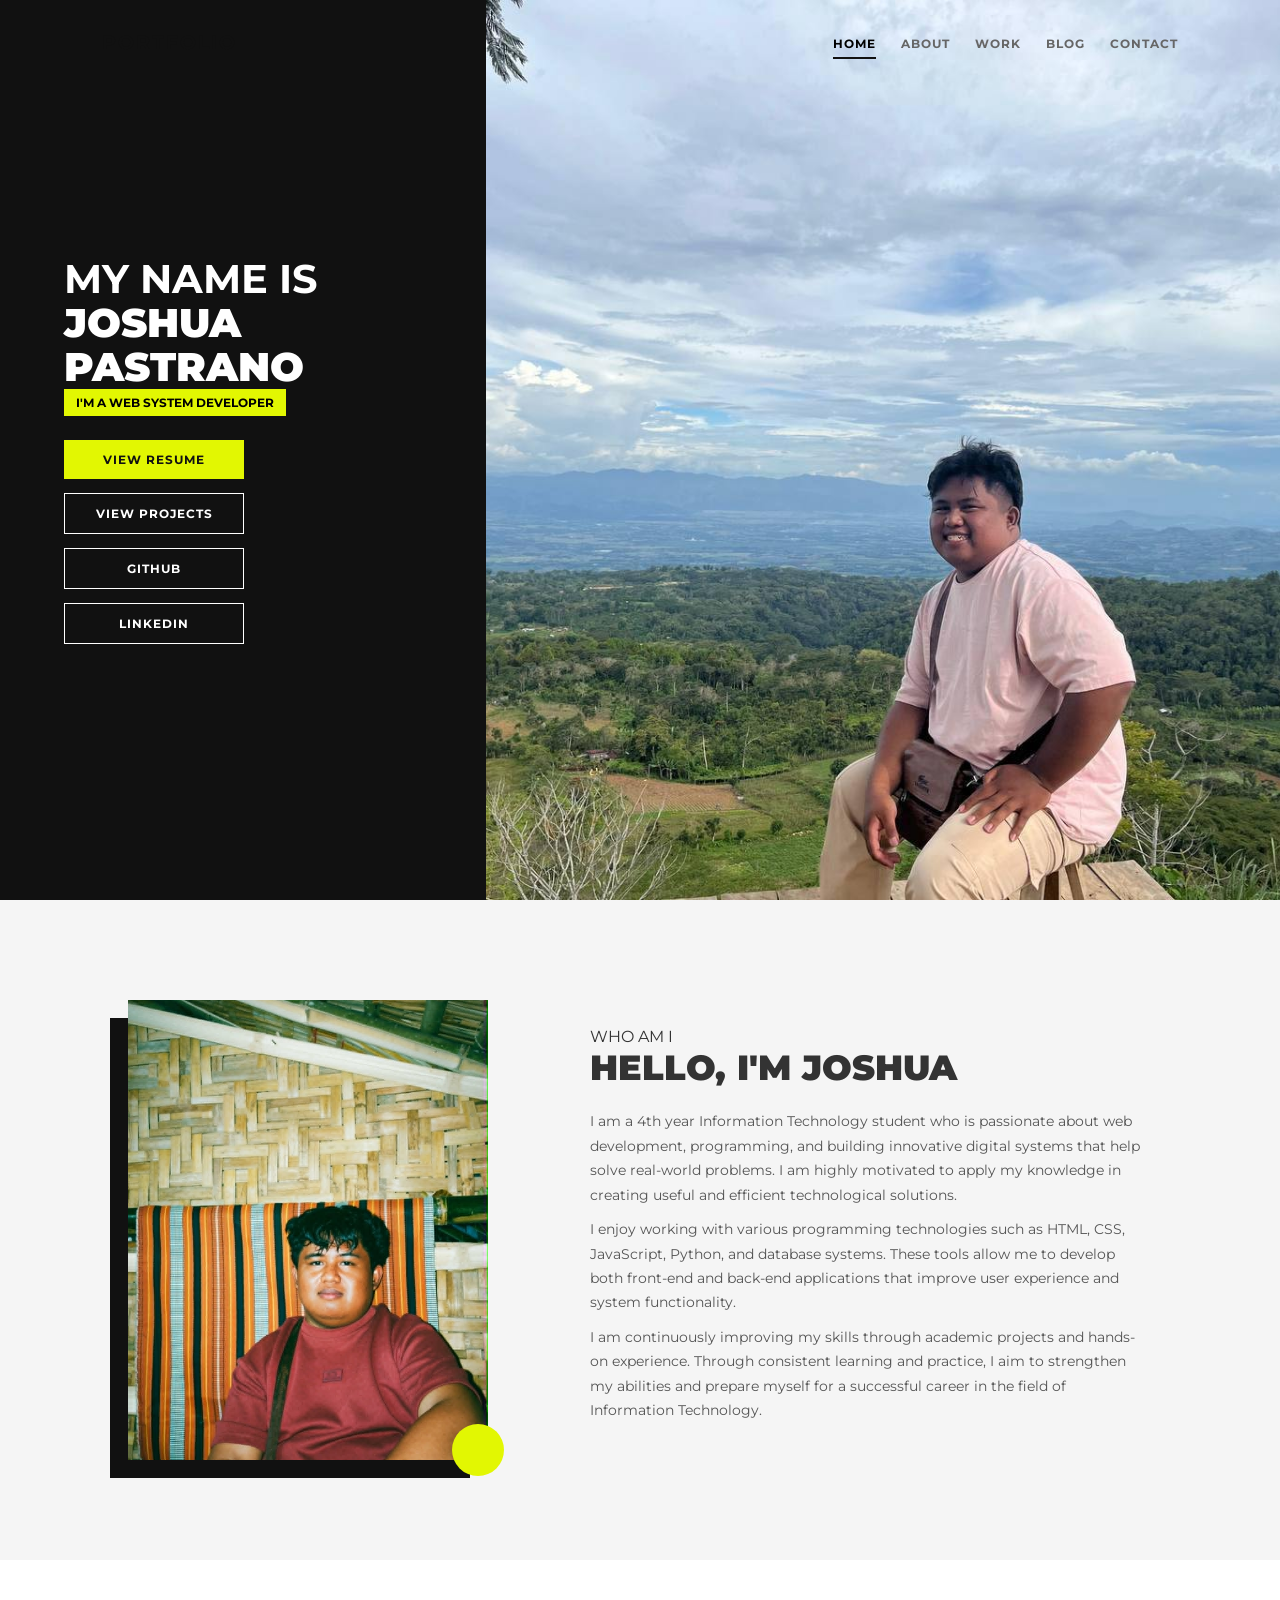
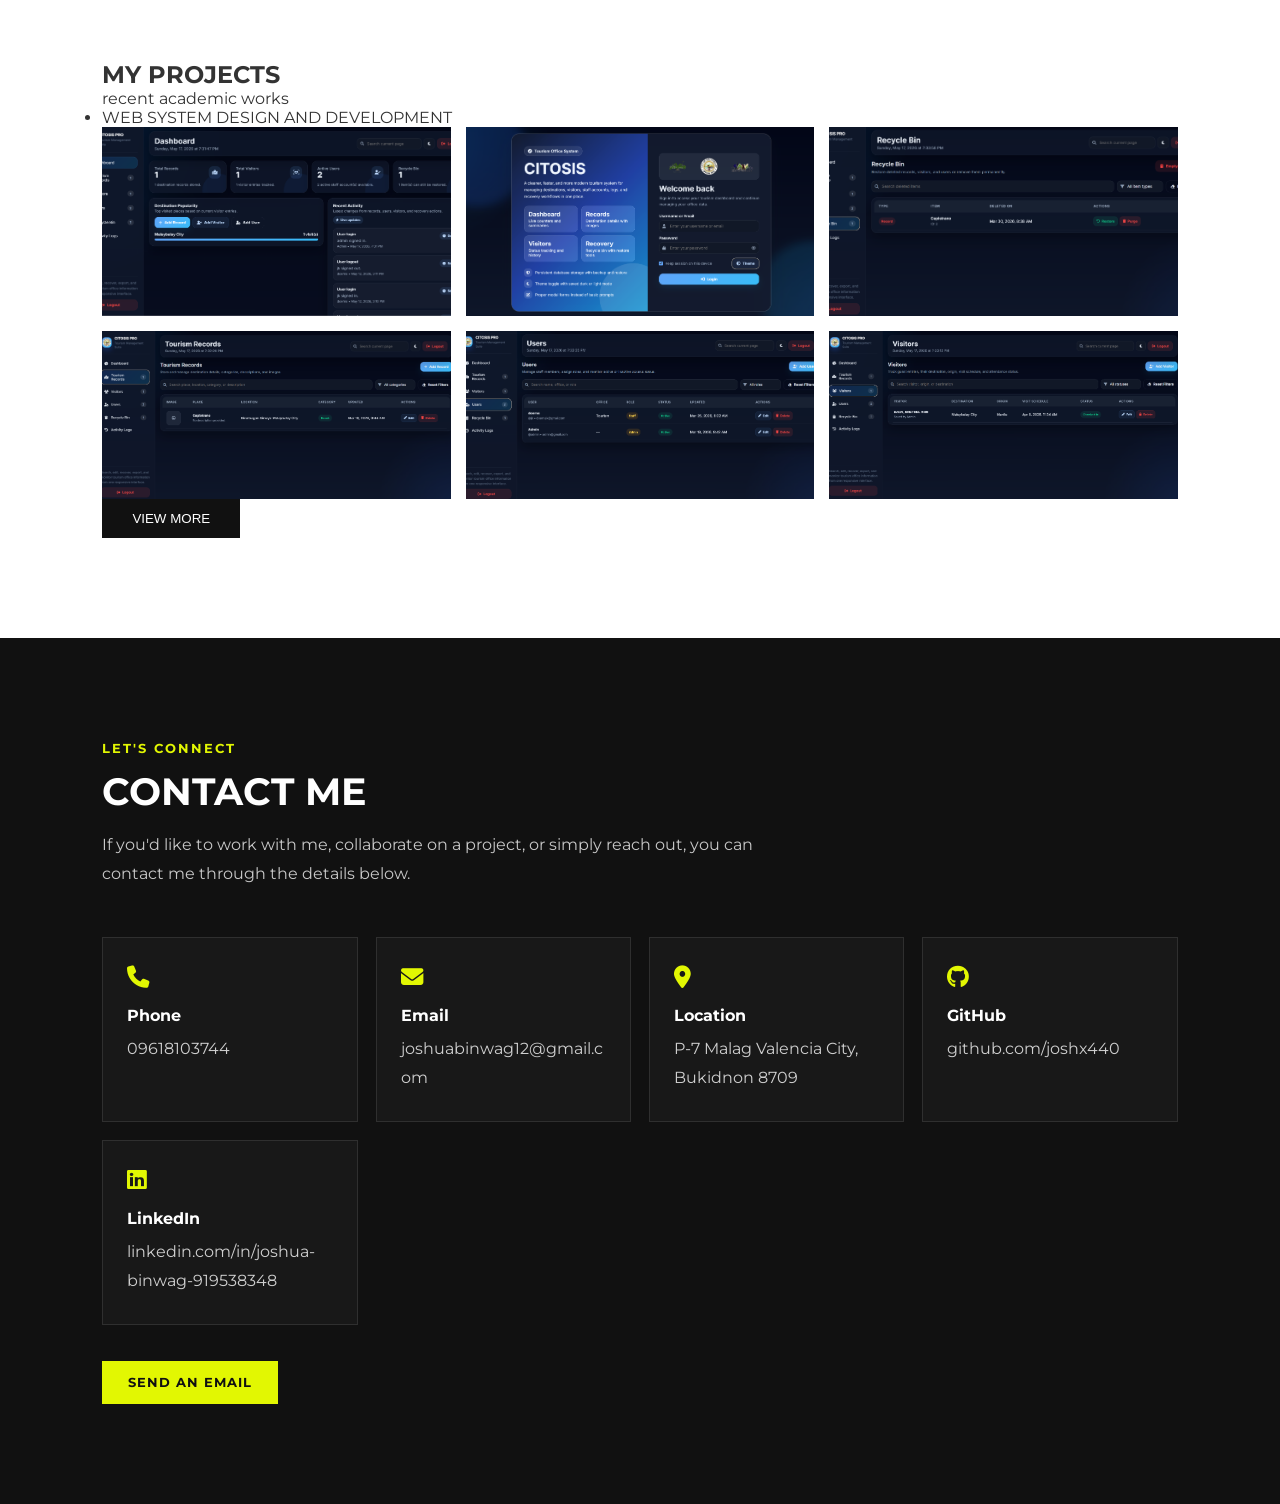
==== index.html @ a08370de "Initial commit" ====
<!DOCTYPE html>
<html lang="en">
<head>
    <meta charset="UTF-8">
    <meta name="viewport" content="width=device-width, initial-scale=1.0">
    <title>Joshua Pastrano | Portfolio</title>
    <link rel="preconnect" href="https://fonts.googleapis.com">
    <link rel="preconnect" href="https://fonts.gstatic.com" crossorigin>
    <link href="https://fonts.googleapis.com/css2?family=Montserrat:wght@400;700;900&display=swap" rel="stylesheet">
    <link rel="stylesheet" href="style.css">
    <link rel="stylesheet" href="https://cdnjs.cloudflare.com/ajax/libs/font-awesome/6.4.0/css/all.min.css">
</head>
<body>

    <header class="hero" id="home">
        <nav class="navbar">
            <div class="logo">PORTFOLIO</div>
            <ul class="nav-links">
                <li><a href="#home" class="active">HOME</a></li>
                <li><a href="#about">ABOUT</a></li>
                <li><a href="#work">WORK</a></li>
                <li><a href="#blog">BLOG</a></li>
                <li><a href="#contact">CONTACT</a></li>
            </ul>
        </nav>

        <div class="hero-container">
            <div class="hero-left">
                <div class="hero-text">
                    <h1>MY NAME IS <br><span class="name">JOSHUA PASTRANO</span></h1>
                    <span class="badge">I'M A WEB SYSTEM DEVELOPER</span>
                    <div class="hero-actions">
                        <a href="resume.html" class="hero-btn primary-btn">VIEW RESUME</a>
                        <a href="#work" class="hero-btn secondary-btn">VIEW PROJECTS</a>
                        <a href="https://github.com/joshx440" target="_blank" rel="noopener noreferrer" class="hero-btn secondary-btn">GITHUB</a>
                        <a href="https://www.linkedin.com/in/joshua-binwag-919538348/" target="_blank" rel="noopener noreferrer" class="hero-btn secondary-btn">LINKEDIN</a>
                    </div>
                </div>
            </div>
            <div class="hero-right">
                <img src="images/joshua-portrait.jpg" alt="Joshua Portrait">
            </div>
        </div>
    </header>

    <section id="about" class="about">
        <div class="about-container">
            <div class="about-image-wrapper">
                <div class="image-back-card"></div>
                <img src="images/joshua1.jpg" alt="About Joshua" class="about-img">
                <div class="yellow-dot"></div>
            </div>
            
            <div class="about-content">
                <span class="sub-title">WHO AM I</span>
                <h2>HELLO, I'M JOSHUA</h2>
                <p>I am a 4th year Information Technology student who is passionate about web development, programming, and building innovative digital systems that help solve real-world problems. I am highly motivated to apply my knowledge in creating useful and efficient technological solutions.</p>
                <p>I enjoy working with various programming technologies such as HTML, CSS, JavaScript, Python, and database systems. These tools allow me to develop both front-end and back-end applications that improve user experience and system functionality.</p>
                <p>I am continuously improving my skills through academic projects and hands-on experience. Through consistent learning and practice, I aim to strengthen my abilities and prepare myself for a successful career in the field of Information Technology.</p>
            </div>
        </div>
    </section>

    <section id="work" class="work">
        <div class="work-header">
            <h2>MY PROJECTS</h2>
            <span class="work-subtext">recent academic works</span>
        </div>

        <ul class="portfolio-filter">
            <li class="active">WEB SYSTEM DESIGN AND DEVELOPMENT</li>
        </ul>

        <div class="portfolio-grid">
            <div class="portfolio-item">
                <img src="images/dashboard.png" alt="Dashboard Project Screenshot">
            </div>
            <div class="portfolio-item">
                <img src="images/login.png" alt="Login System Screenshot">
            </div>
            <div class="portfolio-item">
                <img src="images/recycle_bin.png" alt="Recycle Bin Module Screenshot">
            </div>
            <div class="portfolio-item">
                <img src="images/tourism_record.png" alt="Tourism Record System Screenshot">
            </div>
            <div class="portfolio-item">
                <img src="images/users.png" alt="Users Management Screenshot">
            </div>
            <div class="portfolio-item active-state">
                <img src="images/visitors.png" alt="Visitors Management Screenshot">
            </div>
        </div>

        <div class="btn-container">
            <button class="load-more-btn">VIEW MORE</button>
        </div>
    </section>

    <section id="contact" class="contact">
        <div class="contact-header">
            <span class="contact-subtitle">LET'S CONNECT</span>
            <h2>CONTACT ME</h2>
            <p>If you'd like to work with me, collaborate on a project, or simply reach out, you can contact me through the details below.</p>
        </div>

        <div class="contact-grid">
            <div class="contact-card">
                <i class="fa-solid fa-phone"></i>
                <h3>Phone</h3>
                <p>09618103744</p>
            </div>

            <div class="contact-card">
                <i class="fa-solid fa-envelope"></i>
                <h3>Email</h3>
                <a href="mailto:joshuabinwag12@gmail.com">joshuabinwag12@gmail.com</a>
            </div>

            <div class="contact-card">
                <i class="fa-solid fa-location-dot"></i>
                <h3>Location</h3>
                <p>P-7 Malag Valencia City, Bukidnon 8709</p>
            </div>

            <div class="contact-card">
                <i class="fa-brands fa-github"></i>
                <h3>GitHub</h3>
                <a href="https://github.com/joshx440" target="_blank" rel="noopener noreferrer">github.com/joshx440</a>
            </div>

            <div class="contact-card">
                <i class="fa-brands fa-linkedin"></i>
                <h3>LinkedIn</h3>
                <a href="https://www.linkedin.com/in/joshua-binwag-919538348/" target="_blank" rel="noopener noreferrer">linkedin.com/in/joshua-binwag-919538348</a>
            </div>
        </div>

        <div class="contact-action">
            <a href="mailto:joshuabinwag12@gmail.com" class="contact-btn">SEND AN EMAIL</a>
        </div>
    </section>

    <script src="script.js"></script>
</body>
</html>
---- style.css ----
/* --- GLOBAL STYLES --- */
* {
    margin: 0;
    padding: 0;
    box-sizing: border-box;
}

body {
    font-family: 'Montserrat', sans-serif;
    background-color: #ffffff;
    color: #333333;
    overflow-x: hidden;
}

html {
    scroll-behavior: smooth;
}

.hero {
    position: relative;
    height: 100vh;
    width: 100%;
    background-color: #efefef;
}

.navbar {
    position: absolute;
    top: 0;
    left: 0;
    width: 100%;
    display: flex;
    justify-content: space-between;
    align-items: center;
    padding: 30px 8%;
    z-index: 10;
}

.logo {
    font-weight: 700;
    font-size: 1.2rem;
    letter-spacing: 2px;
    color: #111;
}

.nav-links {
    display: flex;
    list-style: none;
}

.nav-links li {
    margin-left: 25px;
}

.nav-links a {
    text-decoration: none;
    color: #666;
    font-size: 0.75rem;
    font-weight: 700;
    letter-spacing: 1px;
    transition: 0.3s;
}

.nav-links a:hover,
.nav-links a.active {
    color: #000;
}

.nav-links a.active {
    position: relative;
}

.nav-links a.active::after {
    content: "";
    position: absolute;
    left: 0;
    bottom: -8px;
    width: 100%;
    height: 2px;
    background: #111;
}

.hero-container {
    display: flex;
    height: 100%;
    width: 100%;
}

.hero-left {
    width: 38%;
    background-color: #111;
    display: flex;
    align-items: center;
    justify-content: center;
    padding: 0 5%;
    position: relative;
}

.hero-right {
    width: 62%;
}

.hero-right img {
    width: 100%;
    height: 100%;
    object-fit: cover;
}

.hero-text {
    width: 100%;
    max-width: 500px;
}

.hero-text h1 {
    font-size: 2.5rem;
    font-weight: 700;
    color: #fff;
    line-height: 1.1;
}

.name {
    font-weight: 900;
}

.badge {
    display: inline-block;
    background: #e2f702;
    padding: 6px 12px;
    font-weight: 700;
    font-size: 0.75rem;
    color: #000;
}

.hero-actions {
    display: flex;
    flex-wrap: wrap;
    gap: 14px;
    margin-top: 24px;
}

.hero-btn {
    display: inline-flex;
    align-items: center;
    justify-content: center;
    min-width: 180px;
    padding: 12px 22px;
    text-decoration: none;
    font-size: 0.75rem;
    font-weight: 700;
    letter-spacing: 1px;
    transition: 0.3s;
}

.primary-btn {
    background: #e2f702;
    color: #111;
}

.secondary-btn {
    border: 1px solid #ffffff;
    color: #ffffff;
}

.hero-btn:hover {
    transform: translateY(-2px);
}

.about {
    padding: 100px 0;
    background: #f5f5f5;
}

.about-container {
    width: 80%;
    margin: auto;
    display: flex;
    gap: 10%;
    align-items: center;
}

.about-image-wrapper {
    position: relative;
    flex: 0 0 360px;
    max-width: 360px;
}

.about-img {
    display: block;
    width: 100%;
    height: 460px;
    object-fit: cover;
    position: relative;
    z-index: 2;
}

.image-back-card {
    position: absolute;
    top: 18px;
    left: -18px;
    width: 100%;
    height: 100%;
    background: #111111;
    z-index: 1;
}

.yellow-dot {
    position: absolute;
    right: -16px;
    bottom: -16px;
    width: 52px;
    height: 52px;
    border-radius: 50%;
    background: #e2f702;
    z-index: 3;
}

.about-content {
    flex: 1;
}

.about-content h2 {
    font-size: 2.2rem;
    font-weight: 900;
    margin-bottom: 20px;
}

.about-content p {
    font-size: 0.9rem;
    color: #555;
    line-height: 1.7;
    margin-bottom: 10px;
}

.work {
    padding: 100px 8%;
}

.portfolio-grid {
    display: grid;
    grid-template-columns: repeat(3, 1fr);
    gap: 15px;
}

.portfolio-item img {
    width: 100%;
    height: 100%;
    object-fit: cover;
}

.portfolio-item {
    cursor: pointer;
}

.load-more-btn {
    background: #111;
    color: #fff;
    padding: 12px 30px;
    border: none;
    cursor: pointer;
}

.reveal {
    opacity: 0;
    transform: translateY(40px);
    transition: opacity 0.7s ease, transform 0.7s ease;
}

.reveal.is-visible {
    opacity: 1;
    transform: translateY(0);
}

.lightbox {
    position: fixed;
    inset: 0;
    display: flex;
    align-items: center;
    justify-content: center;
    padding: 24px;
    background: rgba(0, 0, 0, 0.88);
    opacity: 0;
    visibility: hidden;
    pointer-events: none;
    transition: opacity 0.25s ease, visibility 0.25s ease;
    z-index: 9999;
}

.lightbox.is-open {
    opacity: 1;
    visibility: visible;
    pointer-events: auto;
}

.lightbox-content {
    position: relative;
    width: min(960px, 100%);
}

.lightbox-image {
    display: block;
    width: 100%;
    max-height: 78vh;
    object-fit: contain;
    background: #111;
}

.lightbox-caption {
    margin-top: 14px;
    color: #ffffff;
    text-align: center;
    font-size: 0.95rem;
    letter-spacing: 0.4px;
}

.lightbox-close {
    position: absolute;
    top: -16px;
    right: -16px;
    width: 42px;
    height: 42px;
    border: none;
    border-radius: 50%;
    background: #e2f702;
    color: #111;
    font-size: 1.3rem;
    font-weight: 700;
    cursor: pointer;
}

.contact {
    padding: 100px 8%;
    background: #111111;
    color: #ffffff;
}

.contact-header {
    max-width: 700px;
    margin-bottom: 48px;
}

.contact-subtitle {
    display: inline-block;
    margin-bottom: 12px;
    color: #e2f702;
    font-size: 0.8rem;
    font-weight: 700;
    letter-spacing: 2px;
}

.contact-header h2 {
    font-size: 2.4rem;
    margin-bottom: 16px;
}

.contact-header p {
    color: #c8c8c8;
    line-height: 1.8;
}

.contact-grid {
    display: grid;
    grid-template-columns: repeat(auto-fit, minmax(220px, 1fr));
    gap: 18px;
}

.contact-card {
    padding: 28px 24px;
    border: 1px solid #2f2f2f;
    background: #181818;
}

.contact-card i {
    font-size: 1.4rem;
    color: #e2f702;
    margin-bottom: 18px;
}

.contact-card h3 {
    margin-bottom: 10px;
    font-size: 1rem;
    color: #ffffff;
}

.contact-card p,
.contact-card a {
    color: #cfcfcf;
    text-decoration: none;
    line-height: 1.8;
    word-break: break-word;
}

.contact-card a:hover {
    color: #e2f702;
}

.contact-action {
    margin-top: 36px;
}

.contact-btn {
    display: inline-flex;
    align-items: center;
    justify-content: center;
    padding: 14px 26px;
    background: #e2f702;
    color: #111111;
    text-decoration: none;
    font-size: 0.8rem;
    font-weight: 700;
    letter-spacing: 1px;
}

.resume-page {
    min-height: 100vh;
    background: #f5f5f3;
    color: #44484f;
}

.resume-layout {
    width: 100%;
}

.resume-topbar {
    display: grid;
    grid-template-columns: 420px 1fr;
    align-items: center;
    gap: 44px;
    padding: 28px 68px 40px;
    background: #4d5156;
}

.resume-photo-wrap {
    width: 100%;
    max-width: 300px;
}

.resume-photo {
    display: block;
    width: 100%;
    aspect-ratio: 1 / 1;
    object-fit: cover;
    background: #ebe8e1;
}

.resume-name-block {
    display: flex;
    flex-direction: column;
    align-items: flex-start;
    gap: 22px;
}

.resume-name-block h1 {
    font-family: 'Cormorant Garamond', serif;
    font-size: 5rem;
    font-weight: 500;
    letter-spacing: 2px;
    color: #f7f7f7;
}

.resume-back-link {
    display: inline-flex;
    align-items: center;
    justify-content: center;
    padding: 12px 18px;
    border: 1px solid rgba(255, 255, 255, 0.5);
    color: #ffffff;
    text-decoration: none;
    font-size: 0.78rem;
    font-weight: 700;
    letter-spacing: 1px;
    transition: 0.3s;
}

.resume-back-link:hover {
    background: rgba(255, 255, 255, 0.12);
}

.resume-body {
    display: grid;
    grid-template-columns: 37% 63%;
}

.resume-sidebar {
    background: #f0f0ef;
    padding: 70px 56px 140px;
}

.resume-main {
    background: #ffffff;
    padding: 70px 58px 140px;
}

.resume-panel + .resume-panel {
    margin-top: 48px;
}

.resume-panel h2 {
    font-size: 2rem;
    font-weight: 700;
    letter-spacing: 0.5px;
    color: #4a4e56;
}

.resume-divider {
    width: 100%;
    height: 2px;
    margin: 18px 0 24px;
    background: #d8d7d3;
}

.resume-panel p {
    font-size: 1rem;
    line-height: 1.9;
    color: #44484f;
}

.resume-panel h3 {
    font-size: 2rem;
    font-weight: 800;
    line-height: 1.5;
    color: #111111;
}

.resume-school {
    margin-top: 16px;
    font-size: 1.65rem;
    font-weight: 800;
    color: #111111;
}

.resume-skill-list {
    padding-left: 28px;
}

.resume-skill-list li {
    margin-bottom: 16px;
    font-size: 1rem;
    line-height: 1.85;
    color: #44484f;
}

@media (max-width: 768px) {
    .hero {
        height: auto;
    }

    .hero-container,
    .about-container {
        flex-direction: column;
    }

    .hero-left,
    .hero-right {
        width: 100%;
    }

    .hero-left {
        padding: 120px 8% 60px;
    }

    .hero-right img {
        max-height: 500px;
    }

    .portfolio-grid {
        grid-template-columns: 1fr;
    }

    .contact {
        padding: 80px 24px;
    }

    .about-image-wrapper {
        flex: 0 0 auto;
        max-width: 100%;
    }

    .about-img {
        height: 360px;
    }

    .resume-topbar,
    .resume-body {
        grid-template-columns: 1fr;
    }

    .resume-topbar {
        padding: 24px;
        gap: 24px;
    }

    .resume-photo-wrap {
        max-width: 220px;
    }

    .resume-name-block h1 {
        font-size: 2.9rem;
    }

    .resume-sidebar,
    .resume-main {
        padding: 36px 24px 44px;
    }

    .resume-panel h2 {
        font-size: 1.7rem;
    }

    .resume-panel h3,
    .resume-school {
        font-size: 1.35rem;
    }
}
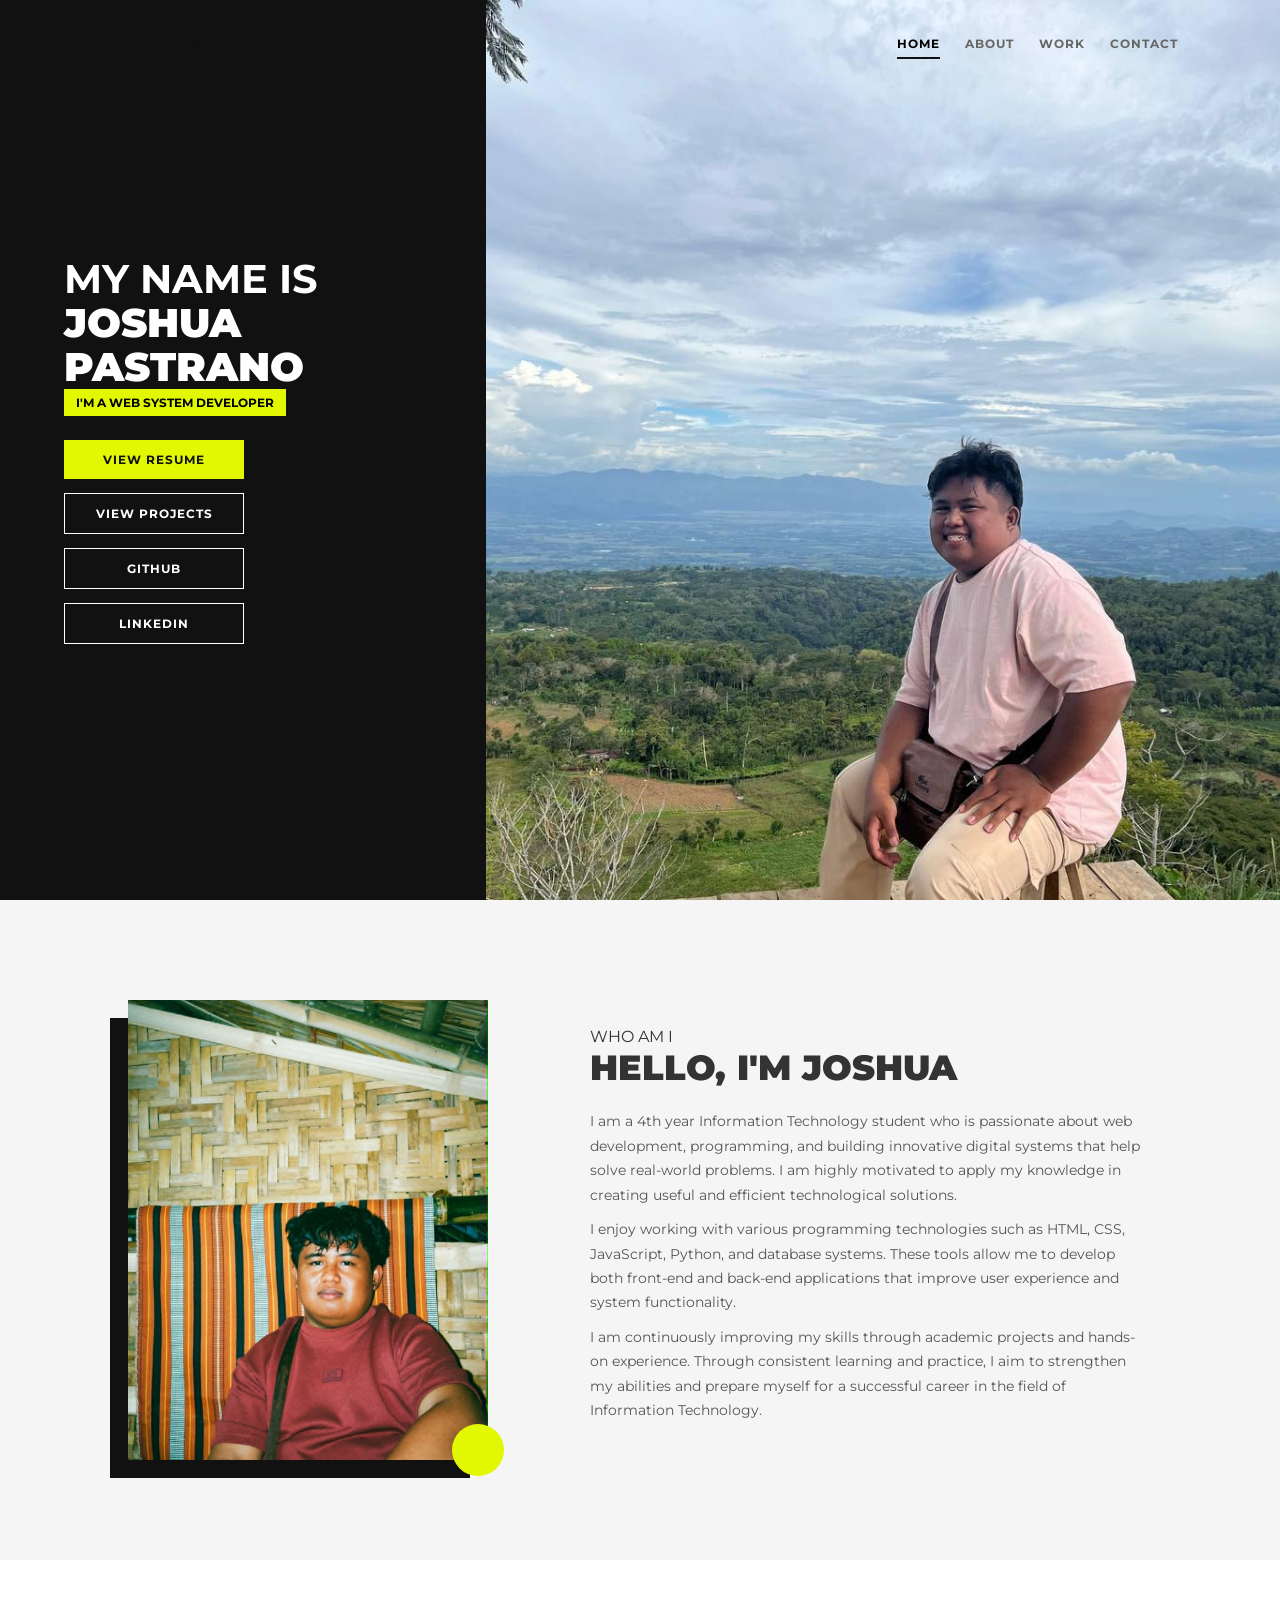
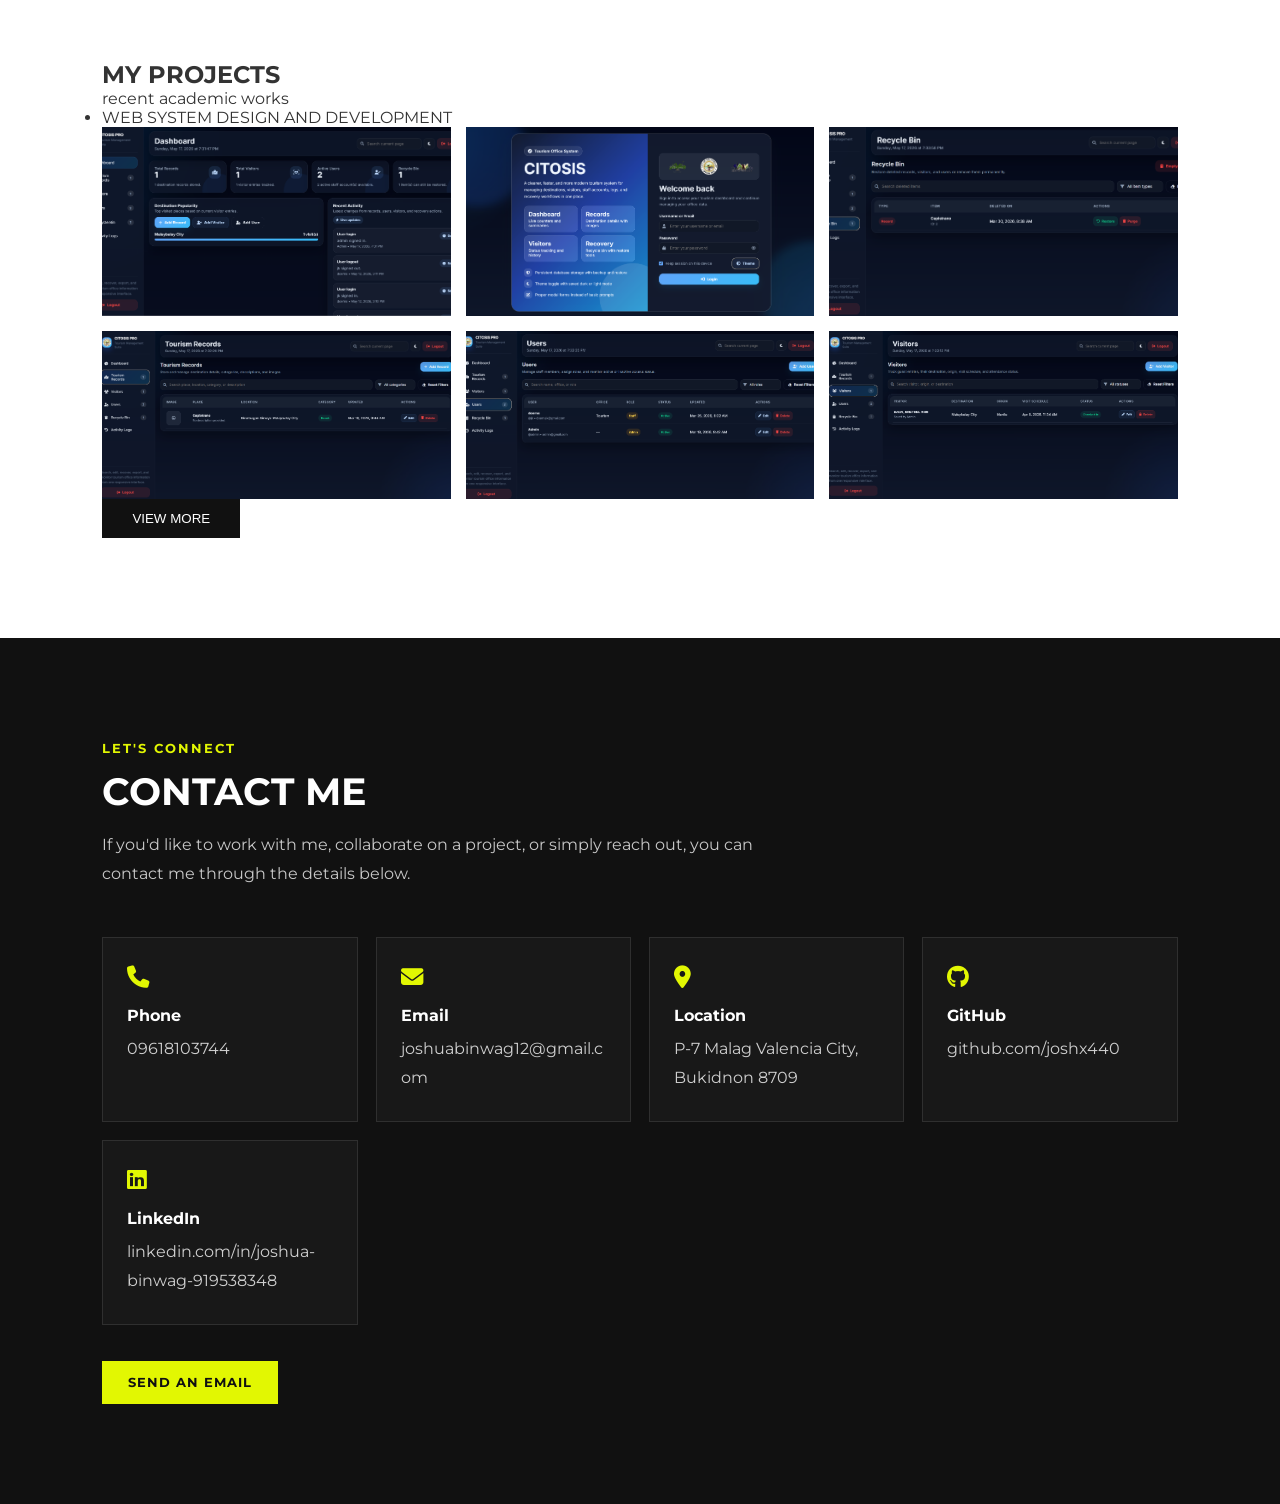
==== commit 5ceb92ee: "index.html" ====
--- a/index.html
+++ b/index.html
@@ -19,7 +19,6 @@
                 <li><a href="#home" class="active">HOME</a></li>
                 <li><a href="#about">ABOUT</a></li>
                 <li><a href="#work">WORK</a></li>
-                <li><a href="#blog">BLOG</a></li>
                 <li><a href="#contact">CONTACT</a></li>
             </ul>
         </nav>
@@ -63,7 +62,11 @@
 
     <section id="work" class="work">
         <div class="work-header">
-            <h2>MY PROJECTS</h2>
+            <h2>
+                <a href="https://citosis-pro.onrender.com/" target="_blank" rel="noopener noreferrer" class="work-title-link">
+                    MY PROJECTS
+                </a>
+            </h2>
             <span class="work-subtext">recent academic works</span>
         </div>
 
--- a/style.css
+++ b/style.css
@@ -232,6 +232,16 @@
 
 .work {
     padding: 100px 8%;
+}
+
+.work-title-link {
+    color: inherit;
+    text-decoration: none;
+    transition: color 0.3s ease;
+}
+
+.work-title-link:hover {
+    color: #6b8cff;
 }
 
 .portfolio-grid {
